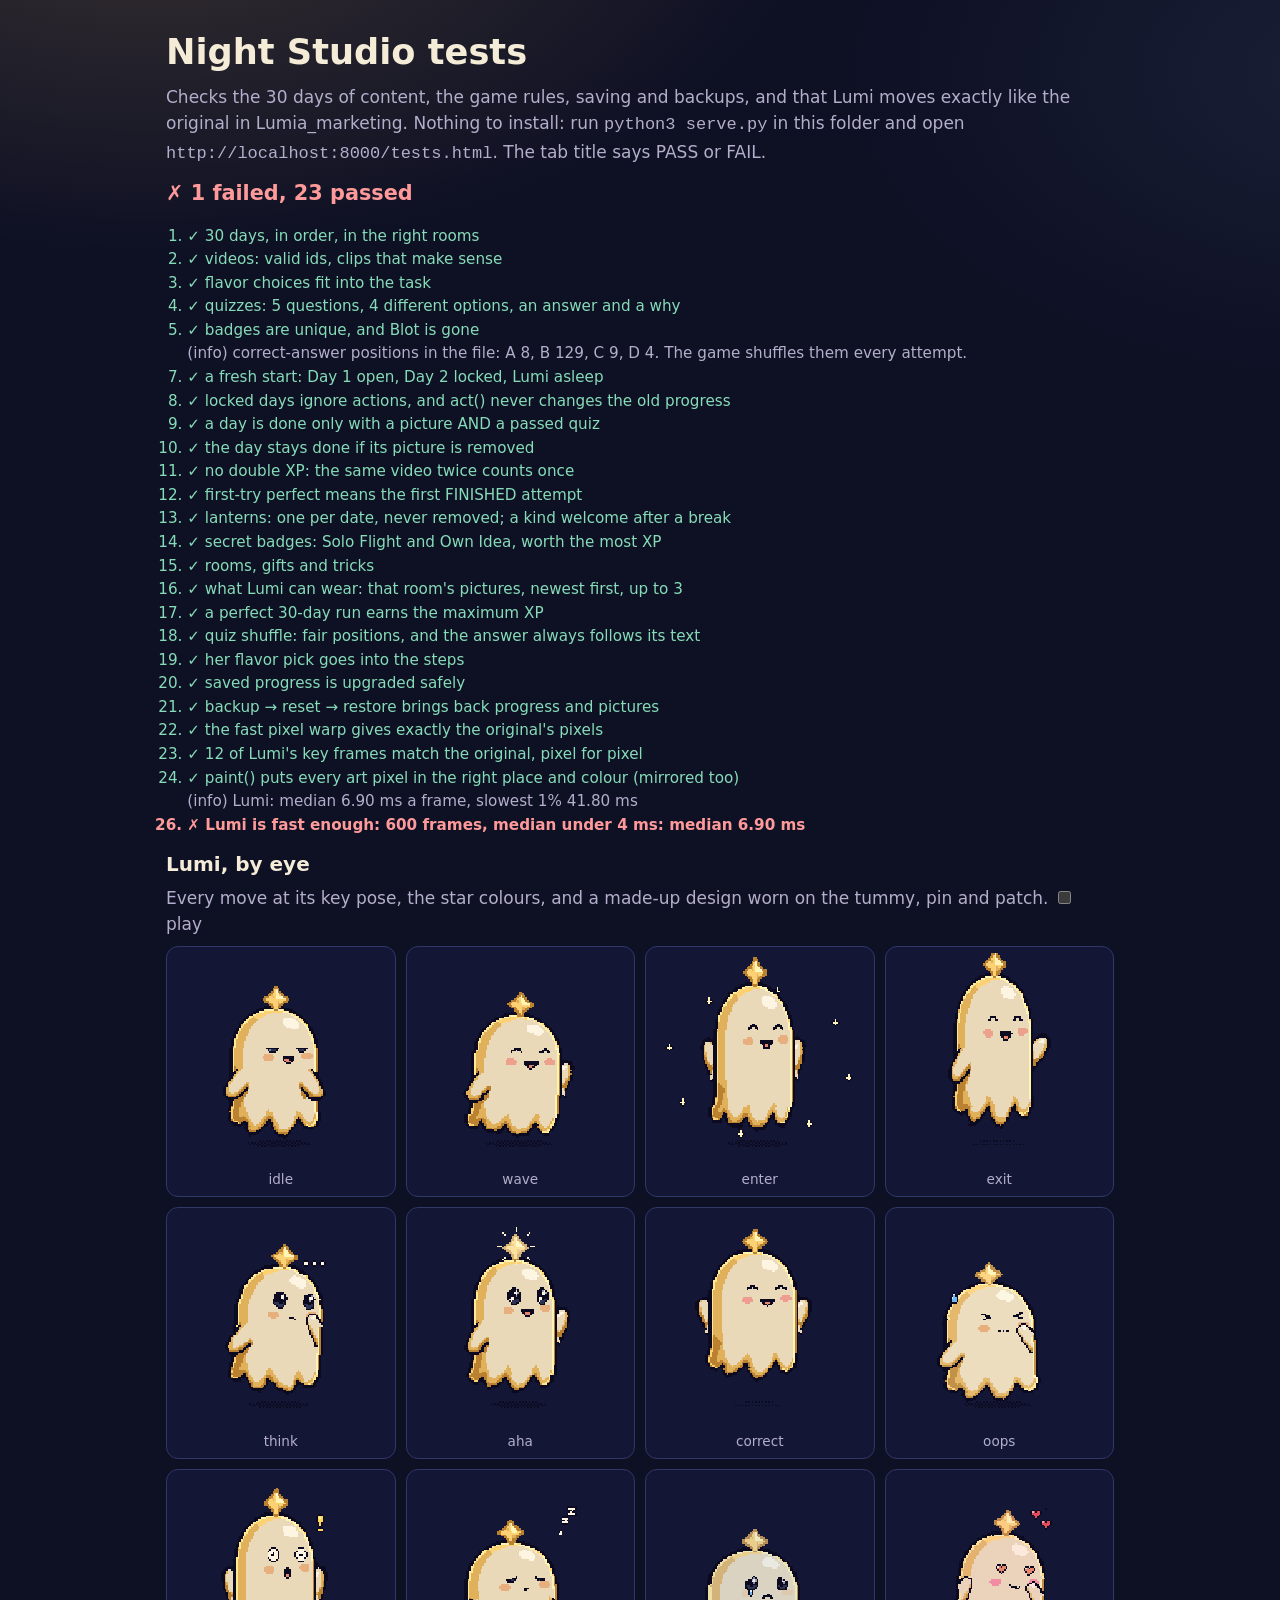
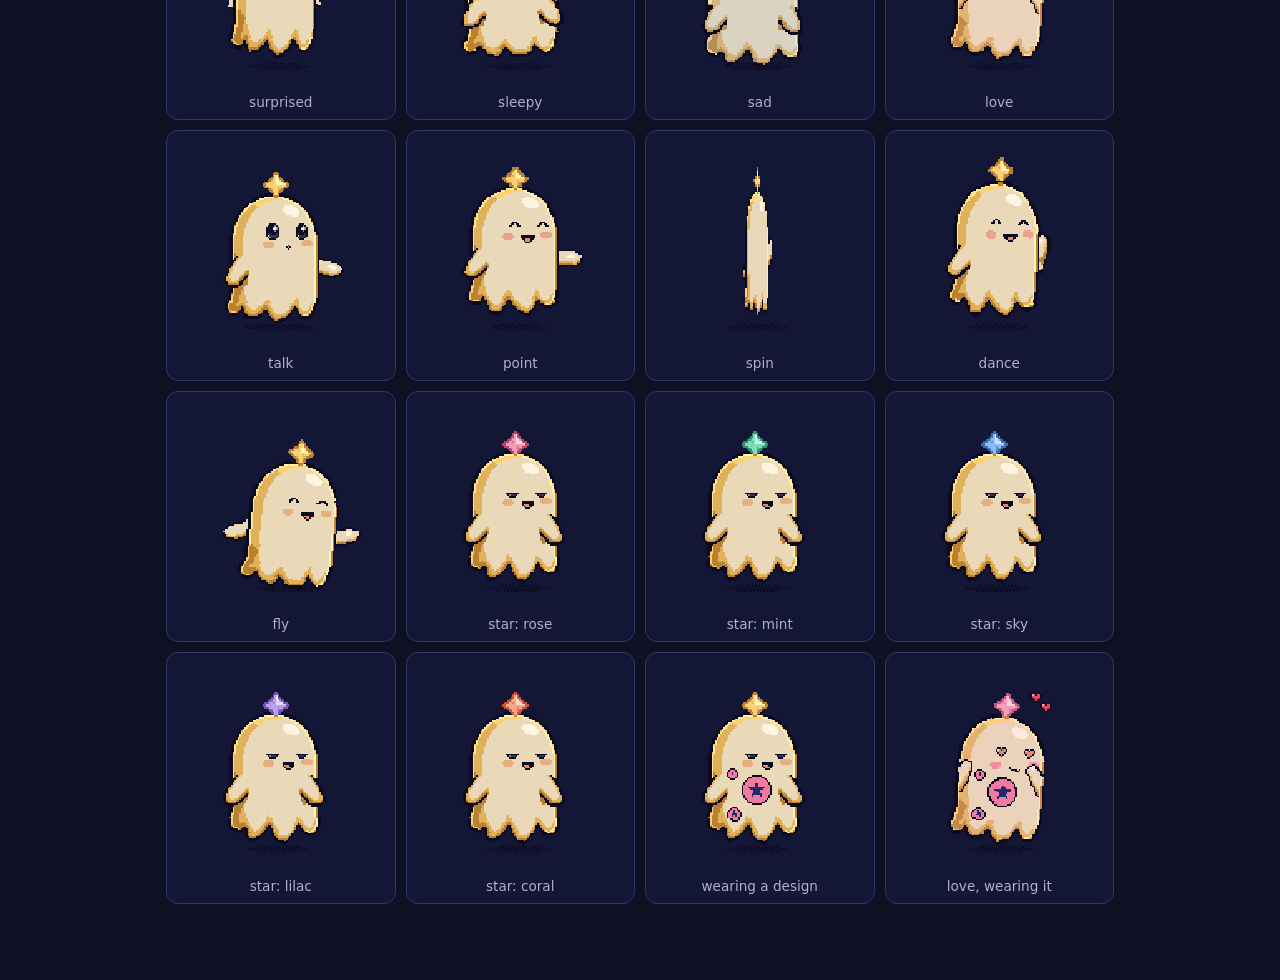
==== tests.html @ a4be7553 "Night Studio: a 30-evening merch-design game with Lumi Plain HTML, CSS and JavaScript modules (no fr" ====
<!doctype html>
<html lang="en">
<head>
  <meta charset="utf-8">
  <meta name="viewport" content="width=device-width, initial-scale=1">
  <title>Night Studio tests…</title>
  <link rel="stylesheet" href="css/style.css">
  <style>
    main { max-width: 980px; margin: 0 auto; padding: 24px 16px 80px; }
    #results { padding-left: 1.4em; font-size: 0.95rem; }
    #results li.ok { color: var(--mint); }
    #results li.bad { color: var(--danger); font-weight: 700; }
    #results li.info { color: var(--muted); list-style: none; }
    #summary { font-size: 1.3rem; font-weight: 900; }
    .sheet { display: grid; grid-template-columns: repeat(auto-fill, minmax(200px, 1fr)); gap: 10px; }
    .sheet figure { margin: 0; background: #131735; border: 1px solid var(--line); border-radius: 12px; padding: 6px; text-align: center; }
    .sheet canvas { width: 100%; image-rendering: pixelated; }
    .sheet figcaption { color: var(--muted); font-size: 0.85rem; }
  </style>
</head>
<body>
<main>
  <h1>Night Studio tests</h1>
  <p class="muted">Checks the 30 days of content, the game rules, saving and backups, and that Lumi moves exactly like the
    original in Lumia_marketing. Nothing to install: run <code>python3 serve.py</code> in this folder and open
    <code>http://localhost:8000/tests.html</code>. The tab title says PASS or FAIL.</p>
  <p id="summary">Running…</p>
  <ol id="results"></ol>
  <h2>Lumi, by eye</h2>
  <p class="muted">Every move at its key pose, the star colours, and a made-up design worn on the tummy, pin and patch.
    <label><input type="checkbox" id="play"> play</label></p>
  <div class="sheet" id="sheet"></div>
</main>
<script type="module">
  import { ROOMS, PASS, XP } from "./js/content/course.js";
  import * as R from "./js/rules.js";
  import { migrate, openStore } from "./js/store.js";
  import { paint, warp } from "./js/lumi/kit.js";
  import { composeLumi, paintLumi } from "./js/lumi/lumi.js";
  import { MOVES } from "./js/lumi/moves.js";
  import { STARS } from "./js/lumi/art.js";
  import { pixelate } from "./js/images.js";

  // ---------- a tiny test runner ----------
  const list = document.getElementById("results");
  let passed = 0, failed = 0;
  const line = (text, cls) => list.append(Object.assign(document.createElement("li"), { textContent: text, className: cls }));
  const test = async (name, fn) => {
    try {
      await fn();
      passed++;
      line(`✓ ${name}`, "ok");
    } catch (e) {
      failed++;
      line(`✗ ${name}: ${e.message}`, "bad");
      console.error(name, e);
    }
  };
  const ok = (value, msg = "expected true") => { if (!value) throw new Error(msg); };
  const eq = (a, b, msg = "") => { if (JSON.stringify(a) !== JSON.stringify(b)) throw new Error(`${msg} expected ${JSON.stringify(b)}, got ${JSON.stringify(a)}`); };
  const D = "2026-10-01", D2 = "2026-10-02", D5 = "2026-10-05";

  // ---------- 1. content ----------
  let DAYS = null;
  try {
    ({ DAYS } = await import("./js/content/days.js"));
  } catch (e) {
    await test("content file loads", () => { throw e; });
  }
  if (DAYS) {
    await test("30 days, in order, in the right rooms", () => {
      eq(DAYS.length, 30, "days:");
      DAYS.forEach((d, i) => {
        eq(d.day, i + 1, "day number:");
        eq(d.room, R.roomOf(d.day).n, `day ${d.day} room:`);
        ok(d.title && d.goal, `day ${d.day} needs a title and a goal`);
      });
    });
    await test("videos: valid ids, clips that make sense", () => {
      for (const d of DAYS) {
        ok(d.videos.length >= 1 && d.videos.length <= 3, `day ${d.day}: 1–3 videos`);
        for (const v of d.videos) {
          ok(/^[\w-]{11}$/.test(v.id), `day ${d.day}: bad video id ${v.id}`);
          ok(v.title && v.channel && v.min > 0, `day ${d.day}: video ${v.id} needs title, channel, minutes`);
          ok(!v.end || (v.start ?? 0) < v.end, `day ${d.day}: video ${v.id} start must be before end`);
        }
      }
      const removed = ["P4vvf0KBhZM", "JQj_inE7yQU"]; // login-only and embedding-disabled (checked Sep 2026)
      ok(!DAYS.some((d) => d.videos.some((v) => removed.includes(v.id))), "a broken video is still listed");
    });
    await test("flavor choices fit into the task", () => {
      for (const d of DAYS) {
        ok(d.flavor.prompt && d.flavor.options.length >= 2 && d.flavor.options.length <= 3, `day ${d.day}: 2–3 flavor options`);
        d.flavor.options.forEach((o) => ok(o.label && o.fill, `day ${d.day}: flavor option needs label and fill`));
        ok(d.task.steps.length >= 3 && d.task.steps.length <= 6, `day ${d.day}: 3–6 steps`);
        ok(d.task.steps.some((s) => s.includes("{flavor}")), `day ${d.day}: no step uses {flavor}`);
        ok(d.task.deliverable && d.task.tool, `day ${d.day}: deliverable and tool`);
      }
    });
    await test("quizzes: 5 questions, 4 different options, an answer and a why", () => {
      for (const d of DAYS) {
        eq(d.quiz.length, 5, `day ${d.day} questions:`);
        for (const q of d.quiz) {
          ok(q.q && q.why, `day ${d.day}: question and why must not be empty`);
          eq(new Set(q.options).size, 4, `day ${d.day} "${q.q.slice(0, 30)}" distinct options:`);
          ok(Number.isInteger(q.answer) && q.answer >= 0 && q.answer <= 3, `day ${d.day}: answer must be 0–3`);
          ok(!q.options.some((o) => /^(both|neither|all of the above|none of the above)\.?$/i.test(o.trim())), `day ${d.day}: an option only works in a fixed position`);
        }
      }
    });
    await test("badges are unique, and Blot is gone", () => {
      const ids = DAYS.map((d) => d.badge.id);
      eq(new Set(ids).size, 30, "unique badge ids:");
      DAYS.forEach((d) => ok(d.badge.name && d.badge.icon, `day ${d.day}: badge name and icon`));
      ok(!/\bBlot\b/.test(JSON.stringify(DAYS)), "the research's old companion is still mentioned");
    });
    const spread = [0, 0, 0, 0];
    DAYS.forEach((d) => d.quiz.forEach((q) => spread[q.answer]++));
    line(`(info) correct-answer positions in the file: A ${spread[0]}, B ${spread[1]}, C ${spread[2]}, D ${spread[3]}. The game shuffles them every attempt.`, "info");
  }

  // ---------- 2. rules (on made-up days, so content edits never break these) ----------
  const FAKE = Array.from({ length: 30 }, (_, i) => ({
    day: i + 1,
    videos: [{ id: `vid-a-${i}` }, { id: `vid-b-${i}` }],
    quiz: Array.from({ length: 5 }, (_, j) => ({ q: `q${j}`, options: ["w", "x", "y", "z"], answer: j % 4, why: "." })),
    badge: { id: `badge-${i + 1}` },
  }));
  const finish = (P, n, date = D, score = 5) => {
    P = R.act(P, { type: "upload", day: n, key: `k${n}` }, date);
    return R.act(P, { type: "quiz", day: n, score }, date);
  };
  const finishAll = (upTo, P = R.blank()) => { for (let n = 1; n <= upTo; n++) P = finish(P, n); return P; };

  await test("a fresh start: Day 1 open, Day 2 locked, Lumi asleep", () => {
    const P = R.blank();
    eq([R.dayStatus(P, 1), R.dayStatus(P, 2)], ["open", "locked"]);
    eq(R.currentDay(P), 1);
    ok(!R.awake(P), "Lumi should doze before Day 1");
  });
  await test("locked days ignore actions, and act() never changes the old progress", () => {
    const P = R.blank();
    ok(R.act(P, { type: "watch", day: 2, id: "x" }, D) === P, "locked day changed");
    const P2 = R.act(P, { type: "watch", day: 1, id: "x" }, D);
    ok(P2 !== P && !P.days[1], "the old object was modified");
  });
  await test("a day is done only with a picture AND a passed quiz", () => {
    let P = R.act(R.blank(), { type: "quiz", day: 1, score: 5 }, D);
    ok(!P.days[1].doneAt, "quiz alone finished the day");
    P = R.act(R.blank(), { type: "upload", day: 1, key: "k" }, D);
    ok(!P.days[1].doneAt, "picture alone finished the day");
    P = R.act(P, { type: "quiz", day: 1, score: PASS - 1 }, D);
    ok(!P.days[1].doneAt, "a failed quiz finished the day");
    P = R.act(P, { type: "quiz", day: 1, score: PASS }, D);
    eq(P.days[1].doneAt, D);
    eq(R.dayStatus(P, 2), "open", "day 2:");
    ok(R.awake(P), "Day 1 should wake Lumi");
  });
  await test("the day stays done if its picture is removed", () => {
    let P = finish(R.blank(), 1);
    P = R.act(P, { type: "unupload", day: 1, key: "k1" }, D2);
    eq(P.days[1].uploads, []);
    eq(P.days[1].doneAt, D);
  });
  await test("no double XP: the same video twice counts once", () => {
    let P = R.act(R.blank(), { type: "watch", day: 1, id: "vid-a-0" }, D);
    P = R.act(P, { type: "watch", day: 1, id: "vid-a-0" }, D);
    eq(R.xp(P, FAKE), XP.video);
  });
  await test("first-try perfect means the first FINISHED attempt", () => {
    let P = R.act(R.blank(), { type: "upload", day: 1, key: "k" }, D);
    P = R.act(P, { type: "quiz", day: 1, score: 3 }, D);
    P = R.act(P, { type: "quiz", day: 1, score: 5 }, D);
    eq(P.days[1].quiz, { first: 3, best: 5 });
    eq(R.dayXp(P.days[1], FAKE[0]), XP.task + XP.quiz, "no perfect bonus:");
    eq(R.dayXp(finish(R.blank(), 1).days[1], FAKE[0]), XP.task + XP.quiz + XP.perfect, "perfect bonus:");
  });
  await test("lanterns: one per date, never removed; a kind welcome after a break", () => {
    let P = R.act(R.blank(), { type: "watch", day: 1, id: "a" }, D);
    P = R.act(P, { type: "watch", day: 1, id: "b" }, D);
    eq(R.lanterns(P), 1);
    P = R.act(P, { type: "flavor", day: 1, index: 0 }, D2);
    eq(R.lanterns(P), 1, "picking a flavor isn't studying:");
    P = R.act(P, { type: "quiz", day: 1, score: 2 }, D2);
    eq(P.lanterns, [D, D2]);
    ok(!R.welcomeBack(P, "2026-10-03"), "no welcome after 1 day");
    ok(R.welcomeBack(P, "2026-10-04"), "welcome after 2 days");
    ok(!R.welcomeBack(R.act(P, { type: "seenWelcome" }, "2026-10-04"), "2026-10-04"), "welcome shown twice in a day");
  });
  await test("secret badges: Solo Flight and Own Idea, worth the most XP", () => {
    let P = finish(R.blank(), 1);
    P = R.act(P, { type: "checkin", day: 1, answer: "solo" }, D);
    P = R.act(P, { type: "checkin", day: 1, answer: "help" }, D);
    eq(P.days[1].checkin, "solo", "check-in is answered once:");
    eq(R.secretBadges(P), ["solo-flight"]);
    P = R.act(R.blank(), { type: "twist", day: 1 }, D);
    ok(!P.days[1]?.twist, "a twist needs a picture first");
    P = R.blank();
    for (let n = 1; n <= 3; n++) P = R.act(finish(P, n), { type: "twist", day: n }, D);
    ok(R.secretBadges(P).includes("own-idea"), "3 twists should earn Own Idea");
    ok(XP.soloFlight >= XP.task && XP.ownIdea >= XP.task, "secret badges should be worth the most");
  });
  await test("rooms, gifts and tricks", () => {
    let P = finishAll(5);
    eq(R.pendingLevelUp(P), null, "before day 6:");
    P = finish(P, 6);
    eq(R.pendingLevelUp(P), 1, "after day 6:");
    P = R.act(P, { type: "seenLevelUp", room: 1 }, D);
    eq(R.pendingLevelUp(P), null, "after opening:");
    eq(R.tricks(finishAll(30)), ["wave", "spin", "fly", "dance"]);
    eq(R.tricks(finishAll(14)), ["wave", "spin"]);
  });
  await test("what Lumi can wear: that room's pictures, newest first, up to 3", () => {
    let P = finishAll(20);
    P = R.act(P, { type: "upload", day: 17, key: "extra" }, D);
    eq(R.wearChoices(P, ROOMS[3]), ["k20", "k19", "k18"]);
    eq(R.wearChoices(P, ROOMS[3], 9), ["k20", "k19", "k18", "extra", "k17", "k16"]);
  });
  await test("a perfect 30-day run earns the maximum XP", () => {
    let P = R.blank();
    for (const d of FAKE) {
      for (const v of d.videos) P = R.act(P, { type: "watch", day: d.day, id: v.id }, D);
      P = finish(P, d.day);
      P = R.act(P, { type: "twist", day: d.day }, D);
      P = R.act(P, { type: "checkin", day: d.day, answer: "solo" }, D);
    }
    eq(R.doneCount(P), 30);
    eq(R.xp(P, FAKE), R.maxXp(FAKE));
    eq(R.badges(P, FAKE).length, 32, "30 day badges + 2 secret:");
  });
  await test("quiz shuffle: fair positions, and the answer always follows its text", () => {
    const quiz = [{ q: "q", options: ["right", "b", "c", "d"], answer: 0, why: "" }];
    const hits = [0, 0, 0, 0];
    for (let i = 0; i < 3000; i++) {
      const [q] = R.deck(quiz);
      eq(q.options[q.answer], "right");
      hits[q.answer]++;
    }
    hits.forEach((h, i) => ok(h / 3000 > 0.22 && h / 3000 < 0.28, `position ${"ABCD"[i]} got ${((h / 30) | 0)}%`));
    const order = R.deck(FAKE[0].quiz).map((q) => q.q).sort();
    eq(order, ["q0", "q1", "q2", "q3", "q4"], "all 5 questions kept:");
  });
  await test("her flavor pick goes into the steps", () => {
    eq(R.fillFlavor("Draw {flavor} with the Pen tool.", { fill: "a sleepy owl" }), "Draw a sleepy owl with the Pen tool.");
    eq(R.fillFlavor("Draw {flavor}.", undefined), "Draw your pick.");
  });

  // ---------- 3. storage ----------
  await test("saved progress is upgraded safely", () => {
    const fresh = migrate(null);
    eq([fresh.v, fresh.lanterns, fresh.days], [1, [], {}]);
    eq(migrate({ v: 1, penName: "Moth" }).seen, { levelUps: [], welcomeBack: null });
    let threw = false;
    try { migrate({ v: 99 }); } catch { threw = true; }
    ok(threw, "a newer save must be refused, not silently damaged");
  });
  await test("backup → reset → restore brings back progress and pictures", async () => {
    const store = openStore("night-studio-test");
    try {
      await store.reset();
      const bytes = new Uint8Array([1, 2, 3, 250]);
      await store.putImage({ key: "d01-a", day: 1, blob: new Blob([bytes], { type: "image/webp" }), w: 2, h: 2, at: 1 });
      await store.putImage({ key: "d02-b", day: 2, blob: new Blob([bytes.slice(1)], { type: "image/webp" }), w: 2, h: 2, at: 2 });
      const P = finish(finish(R.act(R.blank(), { type: "name", name: "Moth" }, D), 1), 2);
      const file = await store.backup(P, D5);
      eq(store.lastBackup(), D5, "last backup date:");
      await store.reset();
      eq((await store.allImages()).length, 0, "pictures after reset:");
      const back = await store.restore(await file.text());
      eq(back, P, "progress:");
      const pics = await store.allImages();
      eq(pics.length, 2, "pictures:");
      eq([...new Uint8Array(await pics.find((p) => p.key === "d01-a").blob.arrayBuffer())], [1, 2, 3, 250], "picture bytes:");
      let threw = false;
      try { await store.restore('{"kind":"something else"}'); } catch { threw = true; }
      ok(threw, "a wrong file must be refused");
    } finally {
      await store.destroy();
    }
  });

  // ---------- 4. Lumi matches the original ----------
  // The original Scale2x + warp, built on strings (from Lumia_marketing kit.tsx), as the reference.
  const scale2xRef = (rows) => {
    const h = rows.length, w = rows[0].length, at = (x, y) => (x < 0 || y < 0 || x >= w || y >= h ? "." : rows[y][x]);
    const out = [];
    for (let y = 0; y < h; y++) {
      let r0 = "", r1 = "";
      for (let x = 0; x < w; x++) {
        const P = at(x, y), A = at(x, y - 1), B = at(x + 1, y), C = at(x - 1, y), D = at(x, y + 1);
        r0 += (C === A && C !== D && A !== B ? A : P) + (A === B && A !== C && B !== D ? B : P);
        r1 += (D === C && D !== B && C !== A ? C : P) + (B === D && B !== A && D !== C ? D : P);
      }
      out.push(r0, r1);
    }
    return out;
  };
  const warpRef = (src, A, t) => {
    const det = A[0] * A[3] - A[1] * A[2];
    if (Math.abs(det) < 1e-6) return { rows: ["."], x: 0, y: 0 };
    const inv = [A[3] / det, -A[1] / det, -A[2] / det, A[0] / det], W = src.rows[0].length, H = src.rows.length;
    const xs = [], ys = [];
    for (const [cx, cy] of [[src.x, src.y], [src.x + W, src.y], [src.x, src.y + H], [src.x + W, src.y + H]]) { xs.push(A[0] * cx + A[1] * cy + t[0]); ys.push(A[2] * cx + A[3] * cy + t[1]); }
    const bx = Math.floor(Math.min(...xs)), by = Math.floor(Math.min(...ys)), bw = Math.ceil(Math.max(...xs)) - bx, bh = Math.ceil(Math.max(...ys)) - by;
    const big = scale2xRef(scale2xRef(scale2xRef(src.rows))), rows = [];
    for (let Y = 0; Y < bh; Y++) {
      let r = "";
      for (let X = 0; X < bw; X++) {
        const dx = bx + X + 0.5 - t[0], dy = by + Y + 0.5 - t[1];
        const ix = Math.floor((inv[0] * dx + inv[1] * dy - src.x) * 8), iy = Math.floor((inv[2] * dx + inv[3] * dy - src.y) * 8);
        r += iy >= 0 && iy < H * 8 && ix >= 0 && ix < W * 8 ? big[iy][ix] : ".";
      }
      rows.push(r);
    }
    return { rows, x: bx, y: by };
  };
  await test("the fast pixel warp gives exactly the original's pixels", () => {
    let seed = 7;
    const rand = () => ((seed = (seed * 16807) % 2147483647) / 2147483647);
    for (let n = 0; n < 60; n++) {
      const w = 3 + Math.floor(rand() * 20), h = 3 + Math.floor(rand() * 20);
      const rows = Array.from({ length: h }, () => Array.from({ length: w }, () => ".abcdo"[Math.floor(rand() * 6)]).join(""));
      const src = { rows, x: Math.floor(rand() * 10) - 5, y: Math.floor(rand() * 10) - 5 };
      const a = rand() - 0.5, sx = 0.6 + rand(), sy = 0.6 + rand();
      const A = [Math.cos(a) * sx, -Math.sin(a) * sy, Math.sin(a) * sx, Math.cos(a) * sy], t = [rand() * 6 - 3, rand() * 6 - 3];
      eq(warp(src, A, t), warpRef(src, A, t), `sprite ${n}:`);
      eq(warp(src, A, t, true), warpRef(src, A, t), `sprite ${n} (kept):`);
    }
  });
  const fnv = (s) => { let x = 0x811c9dc5; for (let i = 0; i < s.length; i++) { x ^= s.charCodeAt(i); x = Math.imul(x, 0x01000193) >>> 0; } return x.toString(16).padStart(8, "0"); };
  // Computed from the ORIGINAL Remotion Lumi (Lumia_marketing, commit c089895): [move, t, figure hash, palette hash].
  const GOLDEN = [["idle", 1, "3632ecf7", "fc70988a"], ["wave", 0.55, "12b02504", "3f577e8e"], ["think", 1.3, "2d376ed0", "fc70988a"], ["correct", 0.8, "e21f91d1", "9423ff71"], ["oops", 1, "b544b103", "e571bd8a"], ["love", 0.6, "f7c352cc", "a06d15ad"], ["sleepy", 1.5, "39714206", "5e0ce825"], ["spin", 0.65, "f1d405db", "3f577e8e"], ["dance", 0.25, "bdd72b4c", "a6e65f6d"], ["fly", 0.5, "d110e516", "fc70988a"], ["enter", 0.55, "7345eac1", "fc70988a"], ["exit", 0.95, "ff64d22a", "3f577e8e"]];
  const AT = { x: 540, y: 900, scale: 5 };
  await test("12 of Lumi's key frames match the original, pixel for pixel", () => {
    for (const [move, t, figHash, palHash] of GOLDEN) {
      // the original's idle clock ticks in whole frames (30 a second)
      const fr = composeLumi({ ...AT, t: Math.round(t * 30) / 30, pose: MOVES[move].pose(t, AT) });
      eq(fnv(`${fr.figure.x},${fr.figure.y}|${fr.figure.rows.join("/")}`), figHash, `${move} figure:`);
      eq(fnv(Object.keys(fr.pal).sort().map((k) => `${k}:${fr.pal[k]}`).join(";")), palHash, `${move} colours:`);
    }
  });
  await test("paint() puts every art pixel in the right place and colour (mirrored too)", () => {
    const fr = composeLumi({ ...AT, t: 0.6, pose: MOVES.love.pose(0.6, AT) });
    const rows = fr.figure.rows, s = 3, W = rows[0].length, H = rows.length;
    for (const flip of [false, true]) {
      const c = Object.assign(document.createElement("canvas"), { width: W * s, height: H * s }), ctx = c.getContext("2d");
      ctx.setTransform(flip ? -s : s, 0, 0, s, flip ? W * s : 0, 0);
      paint(ctx, rows, fr.pal, 0, 0);
      const px = ctx.getImageData(0, 0, c.width, c.height).data;
      let wrong = 0;
      for (let y = 0; y < H; y++) {
        for (let x = 0; x < W; x++) {
          const sx = flip ? W - 1 - x : x, i = ((y * s + 1) * c.width + (sx * s + 1)) * 4, ch = rows[y][x];
          const hex = "#" + [px[i], px[i + 1], px[i + 2]].map((v) => v.toString(16).padStart(2, "0")).join("");
          if (ch === "." ? px[i + 3] !== 0 : px[i + 3] !== 255 || hex !== fr.pal[ch]) wrong++;
        }
      }
      eq(wrong, 0, `${flip ? "mirrored" : "normal"} wrong pixels:`);
    }
  });
  await test("Lumi is fast enough: 600 frames, median under 4 ms", () => {
    const names = ["idle", "think", "correct", "oops", "love", "wave", "dance", "spin", "fly", "sleepy"], ms = [];
    for (let i = 0; i < 600; i++) {
      const move = MOVES[names[i % names.length]], t = (i / 30) % move.len, t0 = performance.now();
      composeLumi({ ...AT, t, pose: move.pose(t, AT) });
      ms.push(performance.now() - t0);
    }
    ms.sort((a, b) => a - b);
    const median = ms[300];
    line(`(info) Lumi: median ${median.toFixed(2)} ms a frame, slowest 1% ${ms[594].toFixed(2)} ms`, "info");
    ok(median < 4, `median ${median.toFixed(2)} ms`);
  });

  document.title = failed ? `FAIL ${failed} · Night Studio tests` : `PASS ${passed}/${passed} · Night Studio tests`;
  document.getElementById("summary").textContent = failed ? `✗ ${failed} failed, ${passed} passed` : `✓ All ${passed} passed`;
  document.getElementById("summary").style.color = failed ? "var(--danger)" : "var(--mint)";

  // ---------- 5. by eye: every move, the star colours, a worn design ----------
  const sheet = document.getElementById("sheet"), cards = [];
  const card = (label, opts) => {
    const c = document.createElement("canvas");
    c.width = 130 * 3;
    c.height = 126 * 3;
    const f = document.createElement("figure");
    f.append(c, Object.assign(document.createElement("figcaption"), { textContent: label }));
    sheet.append(f);
    cards.push({ ctx: c.getContext("2d"), opts, c });
  };
  const draw = (t) => {
    for (const { ctx, opts, c } of cards) {
      const move = MOVES[opts.move], u = opts.still ? move.key : t % move.len;
      ctx.setTransform(1, 0, 0, 1, 0, 0);
      ctx.clearRect(0, 0, c.width, c.height);
      paintLumi(ctx, composeLumi({ t: opts.still ? move.key : t, x: 64 * 3, y: 112 * 3, scale: 3, pose: move.pose(u, { x: 192, y: 336, scale: 3 }), star: opts.star, wear: opts.wear }));
    }
  };
  for (const move of Object.keys(MOVES)) card(move, { move, still: true });
  for (const star of Object.keys(STARS).slice(1)) card(`star: ${star}`, { move: "idle", still: true, star });
  // A made-up design: a pink circle with a navy star, on a white background (the background gets trimmed away).
  const c = Object.assign(document.createElement("canvas"), { width: 300, height: 300 }), g = c.getContext("2d");
  g.fillStyle = "#fff"; g.fillRect(0, 0, 300, 300);
  g.fillStyle = "#f07aa0"; g.beginPath(); g.arc(150, 150, 110, 0, Math.PI * 2); g.fill();
  g.fillStyle = "#1d2a6b"; g.beginPath();
  for (let i = 0; i < 10; i++) { const r = i % 2 ? 30 : 75, a = (i * Math.PI) / 5 - Math.PI / 2; g.lineTo(150 + r * Math.cos(a), 150 + r * Math.sin(a)); }
  g.fill();
  const blob = await new Promise((resolve) => c.toBlob(resolve, "image/png"));
  const wear = { belly: await pixelate(blob, "belly"), pin: await pixelate(blob, "pin"), patch: await pixelate(blob, "patch") };
  card("wearing a design", { move: "idle", still: true, wear });
  card("love, wearing it", { move: "love", still: true, wear, star: "rose" });
  draw(0);
  let raf = 0;
  document.getElementById("play").addEventListener("change", (e) => {
    cancelAnimationFrame(raf);
    const start = performance.now();
    const loop = (ms) => { draw((ms - start) / 1000); raf = requestAnimationFrame(loop); };
    if (e.target.checked) { cards.forEach((k) => (k.opts.still = false)); raf = requestAnimationFrame(loop); } else { cards.forEach((k) => (k.opts.still = true)); draw(0); }
  });
</script>
</body>
</html>
---- css/style.css ----
/* Night Studio: a cozy studio after hours. Deep navy walls, one warm lamp, cream paper.
   Colours live in the variables below; change them here and the whole game follows. */
:root {
  --bg: #0e1024;
  --bg2: #151936;
  --panel: #1b2044;
  --line: #2f376b;
  --text: #f5ecd7;
  --soft: #e9e0cc;
  --muted: #b3aecb;
  --lamp: #ffcf6e;
  --lamp-soft: rgba(255, 207, 110, 0.14);
  --rose: #f6a3b5;
  --mint: #86dcb8;
  --sky: #8fbdf2;
  --danger: #ff9a9a;
  --ink: #0b0a20;
  --paper: #fdf5e1;
  --radius: 18px;
  --font: ui-rounded, "SF Pro Rounded", "Nunito", "Segoe UI", system-ui, -apple-system, sans-serif;
  color-scheme: dark;
}

* { box-sizing: border-box; }
[hidden] { display: none !important; }
html { scroll-padding-top: 72px; }
body {
  margin: 0;
  min-height: 100vh;
  color: var(--text);
  font: 17px/1.55 var(--font);
  background:
    radial-gradient(1100px 600px at 12% -12%, rgba(255, 207, 110, 0.17), transparent 60%),
    radial-gradient(900px 520px at 108% 8%, rgba(143, 189, 242, 0.09), transparent 60%),
    var(--bg);
  background-attachment: fixed;
}
a { color: var(--lamp); }
h1, h2, h3 { line-height: 1.2; }
h1 { font-size: clamp(1.6rem, 4vw, 2.2rem); margin: 0.2em 0 0.3em; }
h2 { font-size: 1.25rem; margin: 0 0 0.4em; }
p { margin: 0.5em 0; }
code, kbd { font-family: ui-monospace, "SF Mono", Menlo, Consolas, monospace; }
kbd { background: #0b0d20; border: 1px solid var(--line); border-radius: 6px; padding: 1px 6px; font-size: 0.85em; white-space: nowrap; }
:focus-visible { outline: 3px solid var(--sky); outline-offset: 2px; }

/* ---------- header and footer ---------- */
.top {
  position: sticky; top: 0; z-index: 10;
  display: flex; align-items: center; justify-content: space-between; gap: 12px;
  padding: 10px 20px;
  background: rgba(14, 16, 36, 0.86);
  backdrop-filter: blur(8px);
  border-bottom: 1px solid var(--line);
}
.brand { font-weight: 900; color: var(--text); text-decoration: none; white-space: nowrap; }
.stats { display: flex; align-items: center; gap: 14px; flex-wrap: wrap; justify-content: flex-end; color: var(--muted); font-weight: 700; font-size: 0.95rem; }
.stats a { color: var(--text); text-decoration: none; }
#stat-name { color: var(--text); }
#mute { background: none; border: 1px solid var(--line); border-radius: 999px; width: 36px; height: 36px; cursor: pointer; font-size: 16px; }
body:not(.named) .stats > :not(#mute) { display: none; }
.foot { text-align: center; padding: 8px 16px 48px; }
.foot a { color: var(--muted); font-size: 0.9rem; }

/* ---------- page column (kept clear of Lumi's corner) ---------- */
main { max-width: 780px; margin: 0 auto; padding: 22px 16px 120px; outline: none; }
@media (min-width: 700px) and (max-width: 1379px) {
  main { margin-left: max(16px, calc((100vw - 780px - 290px) / 2)); max-width: min(780px, calc(100vw - 310px)); }
}
@media (max-width: 699px) {
  main { padding-bottom: 190px; }
  .stats { gap: 10px; font-size: 0.85rem; }
  #stat-name { display: none; }
}

/* ---------- building blocks ---------- */
.card {
  background: linear-gradient(180deg, var(--panel), var(--bg2));
  border: 1px solid var(--line);
  border-radius: var(--radius);
  padding: 20px 22px;
  margin: 16px 0;
  box-shadow: 0 10px 30px rgba(0, 0, 0, 0.25);
}
.kicker { text-transform: uppercase; letter-spacing: 0.12em; font-size: 0.78rem; color: var(--lamp); font-weight: 800; margin: 0; }
.lead { font-size: 1.08rem; color: var(--soft); }
.meta, .muted { color: var(--muted); }
.small { font-size: 0.88rem; }
.row { display: flex; flex-wrap: wrap; gap: 12px; align-items: center; margin-top: 14px; }

.big, .ghost, .danger, .choice, .chip {
  font: inherit; font-weight: 800; cursor: pointer; text-decoration: none;
  display: inline-flex; align-items: center; justify-content: center; gap: 0.4em;
  border-radius: 999px; transition: transform 0.12s, box-shadow 0.12s, border-color 0.12s, background 0.12s;
}
.big {
  background: var(--lamp); color: #1b1407; border: 0;
  padding: 0.72em 1.4em; font-size: 1.05rem;
  box-shadow: 0 6px 20px rgba(255, 207, 110, 0.25);
}
.big:hover { transform: translateY(-1px); box-shadow: 0 10px 26px rgba(255, 207, 110, 0.35); }
.ghost { background: transparent; color: var(--text); border: 1.5px solid var(--line); padding: 0.66em 1.3em; }
.ghost:hover { border-color: var(--lamp); }
.danger { background: transparent; color: var(--danger); border: 1.5px solid var(--danger); padding: 0.6em 1.2em; }
button:disabled { opacity: 0.55; cursor: default; transform: none; }
.choices { display: flex; flex-wrap: wrap; gap: 10px; margin: 12px 0 4px; }
.choice { background: #141836; color: var(--text); border: 1.5px solid var(--line); padding: 0.6em 1.1em; font-size: 1.02rem; }
.choice:hover { border-color: var(--lamp); }
.choice.on { border-color: var(--lamp); background: var(--lamp-soft); box-shadow: 0 0 16px rgba(255, 207, 110, 0.25); }
.chips { display: flex; gap: 8px; flex-wrap: wrap; margin: 8px 0 18px; }
.chip { background: #141836; color: var(--soft); border: 1px solid var(--line); padding: 0.35em 0.9em; font-weight: 700; font-size: 0.95rem; }
.chip:hover { border-color: var(--lamp); }
.link { color: var(--sky); font-weight: 700; text-decoration: none; }
.link:hover { text-decoration: underline; }

/* ---------- welcome and the studio map ---------- */
.field { display: grid; gap: 6px; margin: 20px 0 6px; color: var(--soft); }
.pen, .reset-word {
  font: inherit; font-size: 1.15rem; padding: 0.65em 0.9em; border-radius: 12px;
  border: 1.5px solid var(--line); background: #0f1230; color: var(--text); max-width: 420px;
}
.pen:focus, .reset-word:focus { border-color: var(--lamp); outline: none; }
.tonight { border-color: rgba(255, 207, 110, 0.45); box-shadow: 0 0 0 1px rgba(255, 207, 110, 0.12), 0 20px 60px rgba(255, 207, 110, 0.07); }
.tonight .big { margin-top: 10px; }
.rain { border-color: rgba(143, 189, 242, 0.45); }
.lanterns { text-align: center; margin: 6px 0 18px; color: var(--muted); }
.lantern-row { display: flex; flex-wrap: wrap; justify-content: center; gap: 4px; font-size: 22px; }
.lantern { filter: grayscale(1) brightness(0.45); }
.lantern.on { filter: drop-shadow(0 0 7px rgba(255, 140, 60, 0.7)); animation: flicker 3.2s ease-in-out infinite; }
.lantern.on:nth-child(3n) { animation-delay: -1.1s; }
.lantern.on:nth-child(3n + 1) { animation-delay: -2.2s; }
@keyframes flicker { 50% { filter: drop-shadow(0 0 12px rgba(255, 165, 80, 0.95)); } }
.rooms { display: grid; gap: 14px; }
.room { background: var(--panel); border: 1px solid var(--line); border-radius: var(--radius); padding: 16px 18px; }
.room.lit { border-color: rgba(255, 207, 110, 0.4); background: linear-gradient(180deg, #262a55, #1b2044); }
.room header { display: flex; gap: 12px; align-items: flex-start; }
.room-icon { font-size: 28px; line-height: 1.2; }
.room h2 { margin: 0; font-size: 1.08rem; }
.room header p { margin: 0.2em 0 0; color: var(--muted); font-size: 0.95rem; }
.tiles { display: flex; flex-wrap: wrap; gap: 8px; margin: 12px 0 6px; }
.tile {
  width: 54px; height: 60px; border-radius: 12px; display: grid; place-items: center; align-content: center; gap: 1px;
  text-decoration: none; color: var(--text); border: 1.5px solid var(--line); background: #141836;
}
.tile b { font-size: 1.05rem; }
.tile small { font-size: 0.85rem; line-height: 1; }
.tile.done { border-color: rgba(134, 220, 184, 0.6); background: rgba(134, 220, 184, 0.1); }
.tile.open { border-color: var(--lamp); box-shadow: 0 0 16px rgba(255, 207, 110, 0.35); animation: breathe 2.6s ease-in-out infinite; }
.tile.locked { opacity: 0.42; }
@keyframes breathe { 50% { box-shadow: 0 0 26px rgba(255, 207, 110, 0.55); } }
.gift { margin: 4px 0 0; color: var(--muted); font-size: 0.95rem; }

/* ---------- a day ---------- */
.crumbs { display: flex; justify-content: space-between; flex-wrap: wrap; gap: 8px 12px; color: var(--muted); font-size: 0.95rem; }
.crumbs a { color: var(--muted); text-decoration: none; }
.crumbs a:hover { color: var(--text); }
.day-head { margin: 12px 0 4px; }
.num {
  display: inline-grid; place-items: center; width: 1.7em; height: 1.7em; border-radius: 50%;
  background: var(--lamp-soft); color: var(--lamp); margin-right: 0.5em; font-size: 0.9em; vertical-align: 0.05em;
}
.tool { color: var(--lamp); font-weight: 700; margin-top: 0; }
.steps { list-style: none; padding: 0; margin: 10px 0; display: grid; gap: 8px; }
.check { display: flex; gap: 0.65em; align-items: flex-start; cursor: pointer; }
.check input { flex: none; width: 1.15em; height: 1.15em; margin-top: 0.25em; accent-color: var(--lamp); cursor: pointer; }
.steps .check input:checked + span { color: var(--muted); text-decoration: line-through; text-decoration-color: rgba(255, 207, 110, 0.55); }
.deliverable { background: #121634; border-radius: 12px; padding: 10px 14px; }
.twist { margin-top: 12px; }

.video { border: 1px solid var(--line); border-radius: 14px; overflow: hidden; margin: 14px 0; background: #11142c; }
.video-media { aspect-ratio: 16 / 9; }
.video-poster {
  width: 100%; height: 100%; border: 0; padding: 20px; cursor: pointer; font: inherit; color: var(--text);
  display: grid; place-items: center; align-content: center; gap: 12px; text-align: center;
  background: radial-gradient(circle at 30% 20%, rgba(255, 207, 110, 0.14), transparent 55%), linear-gradient(135deg, #1d2350, #2b1f45);
}
.video-poster:hover .play { transform: scale(1.08); }
.play { width: 64px; height: 64px; border-radius: 50%; background: var(--lamp); color: #1b1407; display: grid; place-items: center; font-size: 24px; padding-left: 4px; transition: transform 0.15s; }
.poster-title { font-weight: 800; font-size: 1.05rem; max-width: 34em; }
.video-frame { width: 100%; height: 100%; border: 0; display: block; }
.video-info { padding: 12px 16px 14px; }
.video-meta { color: var(--muted); font-size: 0.92rem; margin: 0; }
.video-note { color: var(--soft); font-size: 0.95rem; }
.video-actions { display: flex; flex-wrap: wrap; gap: 14px; align-items: center; margin-top: 8px; }
.watched {
  font: inherit; font-weight: 800; cursor: pointer; border-radius: 999px; padding: 0.45em 1em;
  background: transparent; color: var(--text); border: 1.5px solid var(--lamp);
}
.watched:disabled { border-color: var(--mint); color: var(--mint); opacity: 1; }

.drop {
  border: 2px dashed var(--line); border-radius: 16px; padding: 20px; margin-top: 14px;
  display: grid; gap: 6px; text-align: center; cursor: pointer; background: rgba(255, 255, 255, 0.02);
  transition: border-color 0.15s, background 0.15s;
}
.drop strong { font-size: 1.05rem; }
.drop span { color: var(--muted); font-size: 0.95rem; }
.drop:hover, .drop.over { border-color: var(--lamp); background: var(--lamp-soft); }

.thumbs { display: grid; grid-template-columns: repeat(auto-fill, minmax(120px, 1fr)); gap: 10px; margin-top: 12px; }
.thumb {
  position: relative; margin: 0; border-radius: 12px; overflow: hidden; aspect-ratio: 1; border: 1px solid var(--line);
  background: repeating-conic-gradient(#20254a 0 25%, #191d3e 0 50%) 0 0 / 16px 16px; /* shows see-through areas */
}
.thumb img { width: 100%; height: 100%; object-fit: contain; display: block; }
.thumb figcaption { position: absolute; left: 6px; bottom: 6px; font-size: 0.75rem; background: rgba(11, 10, 32, 0.75); padding: 1px 7px; border-radius: 999px; }
.thumb > button:not(.remove) { all: unset; display: block; width: 100%; height: 100%; cursor: zoom-in; }
.remove {
  position: absolute; top: 6px; right: 6px; width: 28px; height: 28px; border-radius: 50%; cursor: pointer;
  border: 0; background: rgba(11, 10, 32, 0.8); color: var(--text); font-size: 13px;
}
.pick .thumb { cursor: pointer; padding: 0; font: inherit; color: var(--muted); }
.pick .thumb.on { outline: 3px solid var(--lamp); outline-offset: 2px; }
.thumb.none { display: grid; place-items: center; background: #141836; }

/* ---------- quiz ---------- */
.q-progress { display: flex; justify-content: space-between; align-items: center; color: var(--muted); font-size: 0.9rem; }
.dots i { display: inline-block; width: 10px; height: 10px; border-radius: 50%; background: var(--line); margin-left: 6px; }
.dots i.done { background: var(--mint); }
.dots i.now { background: var(--lamp); }
.q { font-size: 1.22rem; line-height: 1.4; margin: 12px 0; }
.options { display: grid; gap: 10px; }
.option {
  display: flex; gap: 12px; align-items: center; text-align: left; font: inherit; color: var(--text); cursor: pointer;
  background: #151a3c; border: 1.5px solid var(--line); border-radius: 14px; padding: 12px 14px;
}
.option:hover:not(:disabled) { border-color: var(--lamp); }
.option:disabled { cursor: default; opacity: 1; }
.option .letter { flex: none; width: 1.8em; height: 1.8em; border-radius: 50%; display: grid; place-items: center; background: #0e1130; color: var(--muted); font-weight: 800; font-size: 0.85em; }
.option.right { border-color: var(--mint); background: rgba(134, 220, 184, 0.12); }
.option.right .letter { background: var(--mint); color: var(--ink); }
.option.wrong { border-color: var(--rose); background: rgba(246, 163, 181, 0.1); }
.why { background: #10132e; border-left: 4px solid var(--lamp); padding: 10px 14px; border-radius: 8px; }
.quiz .big { margin-top: 12px; }
.score { font-weight: 900; color: var(--muted); }
.score b { font-size: 3rem; color: var(--soft); }
.score.pass b { color: var(--lamp); }

/* ---------- rewards and gifts ---------- */
.reward, .levelup, .night { text-align: center; border-color: rgba(255, 207, 110, 0.55); }
.reward .row, .levelup .row, .night .row { justify-content: center; }
.reward.fresh { animation: glow 1.6s ease-out; }
.badge-big { font-size: 64px; filter: drop-shadow(0 0 20px rgba(255, 207, 110, 0.5)); }
.fresh .badge-big { animation: pop 0.6s cubic-bezier(0.2, 1.6, 0.4, 1); }
@keyframes pop { from { transform: scale(0.3); opacity: 0; } to { transform: scale(1); opacity: 1; } }
@keyframes glow { from { box-shadow: 0 0 0 0 rgba(255, 207, 110, 0.6); } to { box-shadow: 0 0 0 30px rgba(255, 207, 110, 0); } }
.gift-title { color: var(--lamp); }
.gift-body { margin: 12px 0; }
.swatches { display: flex; flex-wrap: wrap; justify-content: center; gap: 12px; margin: 16px 0; }
.swatch {
  display: grid; justify-items: center; gap: 6px; padding: 12px 14px; cursor: pointer; font: inherit; font-weight: 700;
  background: #141836; color: var(--text); border: 1.5px solid var(--line); border-radius: 14px; text-transform: capitalize;
}
.swatch .dot {
  width: 34px; height: 34px; background: var(--c);
  clip-path: polygon(50% 0, 62% 38%, 100% 50%, 62% 62%, 50% 100%, 38% 62%, 0 50%, 38% 38%); /* Lumi's four-point star */
}
.swatch.on { border-color: var(--c); box-shadow: 0 0 18px color-mix(in srgb, var(--c) 45%, transparent); }
.wear { margin: 20px 0; text-align: left; }
.wear h3 { margin: 0 0 4px; }
.wall { display: grid; grid-template-columns: repeat(auto-fill, minmax(110px, 1fr)); gap: 12px; margin: 18px 0; }
.frame { margin: 0; padding: 8px; background: #2a2344; border-radius: 6px; box-shadow: 0 0 0 4px #3b2f5c, 0 12px 26px rgba(0, 0, 0, 0.35); }
.frame img { width: 100%; aspect-ratio: 1; object-fit: contain; display: block; background: #fdf5e1; }
.frame figcaption { font-size: 0.8rem; color: var(--muted); margin-top: 4px; }

/* ---------- shelf ---------- */
.page-head { margin: 8px 0; }
.badges { display: grid; grid-template-columns: repeat(auto-fill, minmax(110px, 1fr)); gap: 10px; }
.badge {
  display: grid; justify-items: center; gap: 4px; padding: 12px 8px; border-radius: 14px; text-align: center;
  background: #131735; border: 1px solid var(--line); opacity: 0.5;
}
.badge.on { opacity: 1; border-color: rgba(255, 207, 110, 0.4); }
.badge .icon { font-size: 28px; line-height: 1.2; }
.badge .name { font-size: 0.85rem; }
.badge.secret.on { border-color: var(--rose); }
.gallery-room h3 { margin: 18px 0 6px; font-size: 1rem; color: var(--muted); }
dialog.show { width: 100vw; height: 100vh; max-width: none; max-height: none; margin: 0; padding: 0; border: 0; background: #07081a; color: var(--text); }
dialog.show::backdrop { background: #07081a; }
dialog.show figure { margin: 0; height: calc(100vh - 72px); display: grid; grid-template-rows: 1fr auto; place-items: center; padding: 20px; }
dialog.show img { max-width: 92vw; max-height: calc(100vh - 150px); object-fit: contain; }
.caption { font-size: 1.1rem; color: var(--muted); }
.show-nav { display: flex; justify-content: center; gap: 12px; padding: 10px; }
.show-nav button { font: inherit; font-weight: 800; background: #141836; color: var(--text); border: 1px solid var(--line); border-radius: 999px; padding: 0.5em 1.2em; cursor: pointer; }

/* ---------- grown-ups ---------- */
.stats-grid { display: grid; grid-template-columns: repeat(auto-fit, minmax(140px, 1fr)); gap: 10px; margin: 8px 0 12px; }
.stats-grid div { background: #131735; border-radius: 12px; padding: 12px; display: grid; }
.stats-grid b { font-size: 1.4rem; color: var(--lamp); }
.stats-grid span { color: var(--muted); font-size: 0.9rem; }
table.days { width: 100%; border-collapse: collapse; margin-top: 12px; font-size: 0.94rem; }
table.days th, table.days td { text-align: left; padding: 7px 8px; border-bottom: 1px solid var(--line); vertical-align: top; }
table.days th { color: var(--muted); font-weight: 700; }
.reward-note { background: rgba(255, 207, 110, 0.1); border: 1px solid rgba(255, 207, 110, 0.35); border-radius: 12px; padding: 10px 14px; }
dl.playbook dt { font-weight: 800; color: var(--lamp); margin-top: 12px; }
dl.playbook dd { margin: 4px 0 0; color: var(--soft); }
.checklist { padding-left: 1.2em; }
.checklist li { margin: 6px 0; }
.danger-zone { margin-top: 18px; border-top: 1px solid var(--line); padding-top: 12px; }
.danger-zone summary { cursor: pointer; color: var(--danger); font-weight: 700; }
.video-list { padding-left: 1.2em; }
.video-list > li { margin: 10px 0; }
.video-list ul { padding-left: 18px; color: var(--muted); font-size: 0.93rem; }
.video-list a { color: var(--sky); }
.credits { text-align: center; margin-top: 28px; }
.file-warning { margin: 40px auto; max-width: 640px; padding: 20px; border-radius: 14px; background: var(--panel); border: 1px solid var(--lamp); }

/* ---------- little moments ---------- */
.toast {
  position: fixed; left: 50%; bottom: 24px; transform: translateX(-50%); z-index: 50; max-width: calc(100vw - 32px);
  background: var(--paper); color: var(--ink); padding: 10px 18px; border-radius: 999px; font-weight: 800;
  box-shadow: 0 10px 30px rgba(0, 0, 0, 0.4); animation: rise 0.25s ease-out; transition: opacity 0.35s;
}
.toast.out { opacity: 0; }
@keyframes rise { from { transform: translate(-50%, 12px); opacity: 0; } }
.xp-float {
  position: fixed; z-index: 60; pointer-events: none; color: var(--lamp); font-weight: 900; font-size: 1.1rem;
  text-shadow: 0 0 10px rgba(255, 207, 110, 0.6); animation: float-up 1.3s ease-out forwards;
}
@keyframes float-up {
  from { opacity: 0; transform: translate(-50%, 0); }
  20% { opacity: 1; }
  to { opacity: 0; transform: translate(-50%, -52px); }
}

/* ---------- Lumi's corner ---------- */
#lumi { position: fixed; right: 8px; bottom: 4px; z-index: 20; pointer-events: none; }
#lumi canvas { display: block; image-rendering: pixelated; }
.lumi-tap { position: absolute; pointer-events: auto; background: transparent; border: 0; padding: 0; cursor: pointer; border-radius: 45%; }
.lumi-tap:focus-visible { outline: 2px dashed var(--lamp); }
.lumi-bubble {
  position: absolute; z-index: 1; white-space: nowrap; pointer-events: none;
  background: var(--paper); color: var(--ink); font-weight: 900; font-size: 1rem; line-height: 1;
  padding: 8px 12px; border: 3px solid var(--ink); border-radius: 3px;
  transform: translate(-100%, calc(-100% - 10px)) scale(0.5); transform-origin: 100% 100%;
  opacity: 0; transition: transform 0.18s cubic-bezier(0.2, 1.6, 0.4, 1), opacity 0.12s;
}
.lumi-bubble::after { /* a square pixel tail pointing down-right, at Lumi */
  content: ""; position: absolute; right: -3px; bottom: -12px; width: 9px; height: 9px;
  background: var(--paper); border-right: 3px solid var(--ink); border-bottom: 3px solid var(--ink);
}
.lumi-bubble.show { opacity: 1; transform: translate(-100%, calc(-100% - 10px)) scale(1); }

@media (prefers-reduced-motion: reduce) {
  *, *::before, *::after { animation: none !important; transition: none !important; scroll-behavior: auto !important; }
}
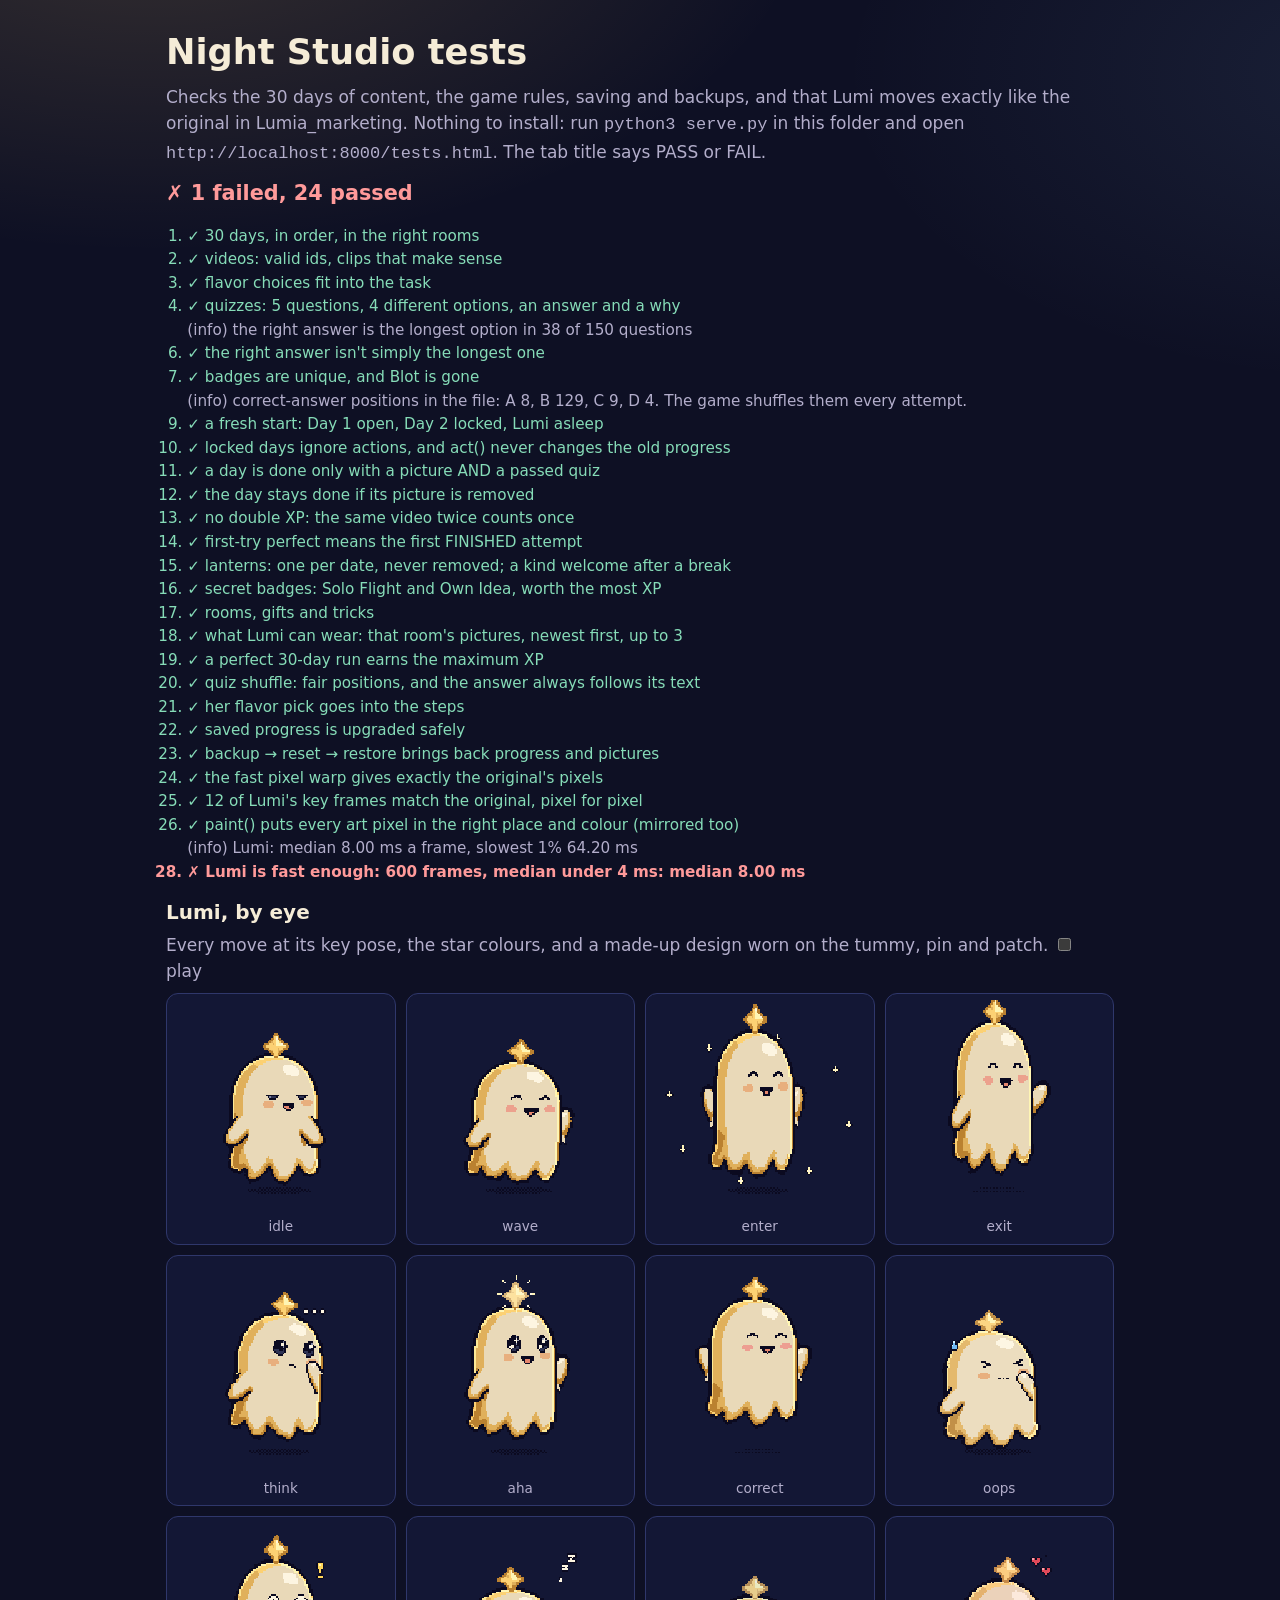
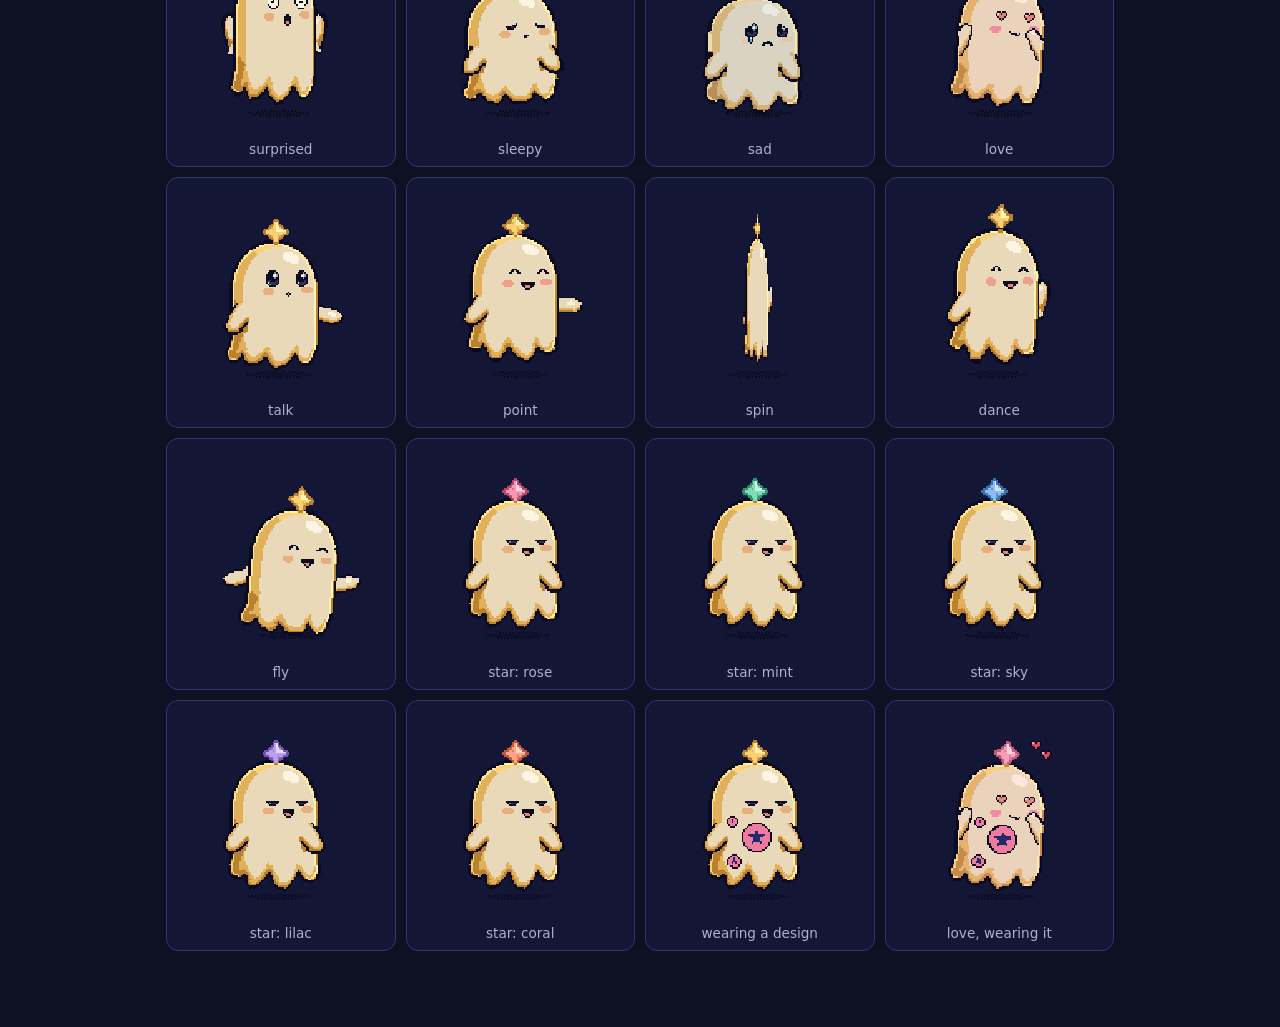
==== commit 4c6074fa: "Quiz: plausible wrong answers; Day 29: Claude's own intro video The research's right answers were th" ====
--- a/tests.html
+++ b/tests.html
@@ -108,6 +108,18 @@
         }
       }
     });
+    await test("the right answer isn't simply the longest one", () => {
+      let longest = 0, total = 0;
+      for (const d of DAYS) {
+        for (const q of d.quiz) {
+          total++;
+          const len = q.options.map((o) => o.length), right = len[q.answer];
+          if (len.every((l, i) => i === q.answer || l < right)) longest++;
+        }
+      }
+      line(`(info) the right answer is the longest option in ${longest} of ${total} questions`, "info");
+      ok(longest / total <= 0.4, `${longest} of ${total} (${Math.round((100 * longest) / total)}%): picking the longest answer would win too often`);
+    });
     await test("badges are unique, and Blot is gone", () => {
       const ids = DAYS.map((d) => d.badge.id);
       eq(new Set(ids).size, 30, "unique badge ids:");
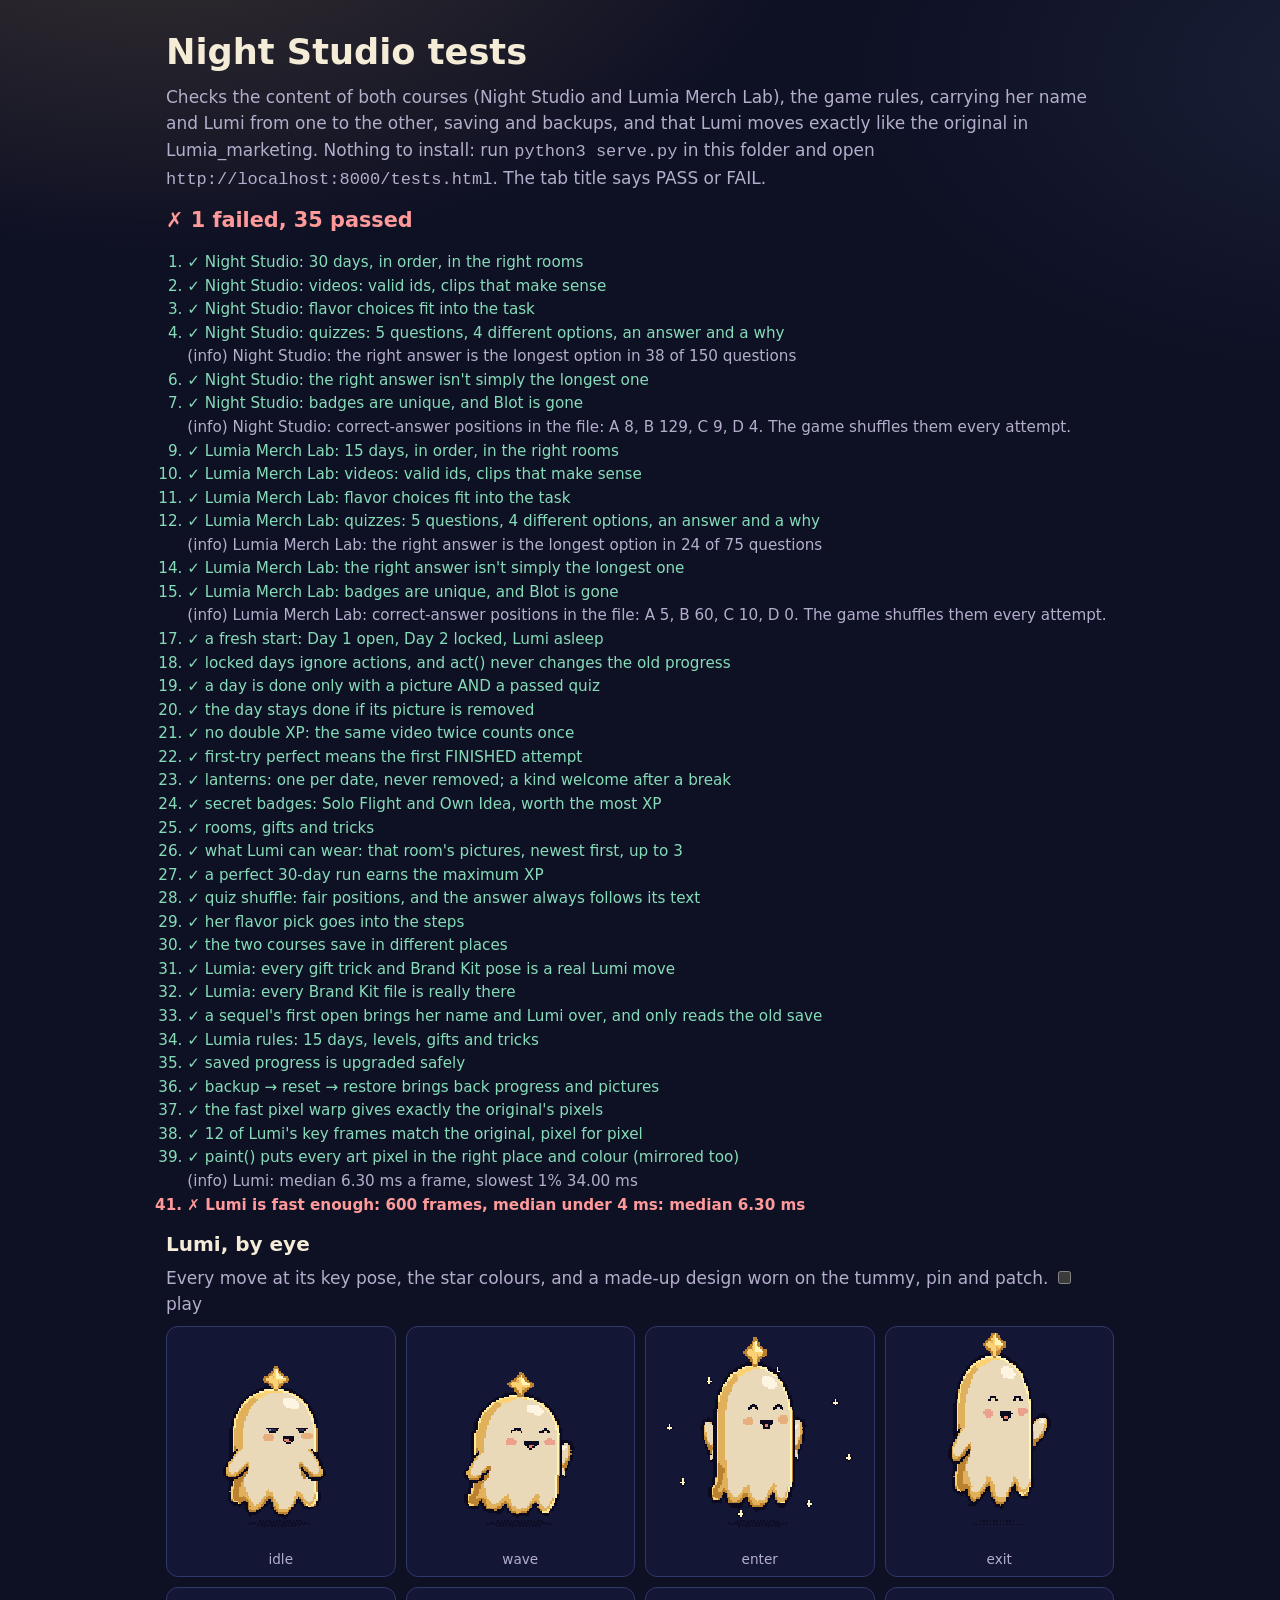
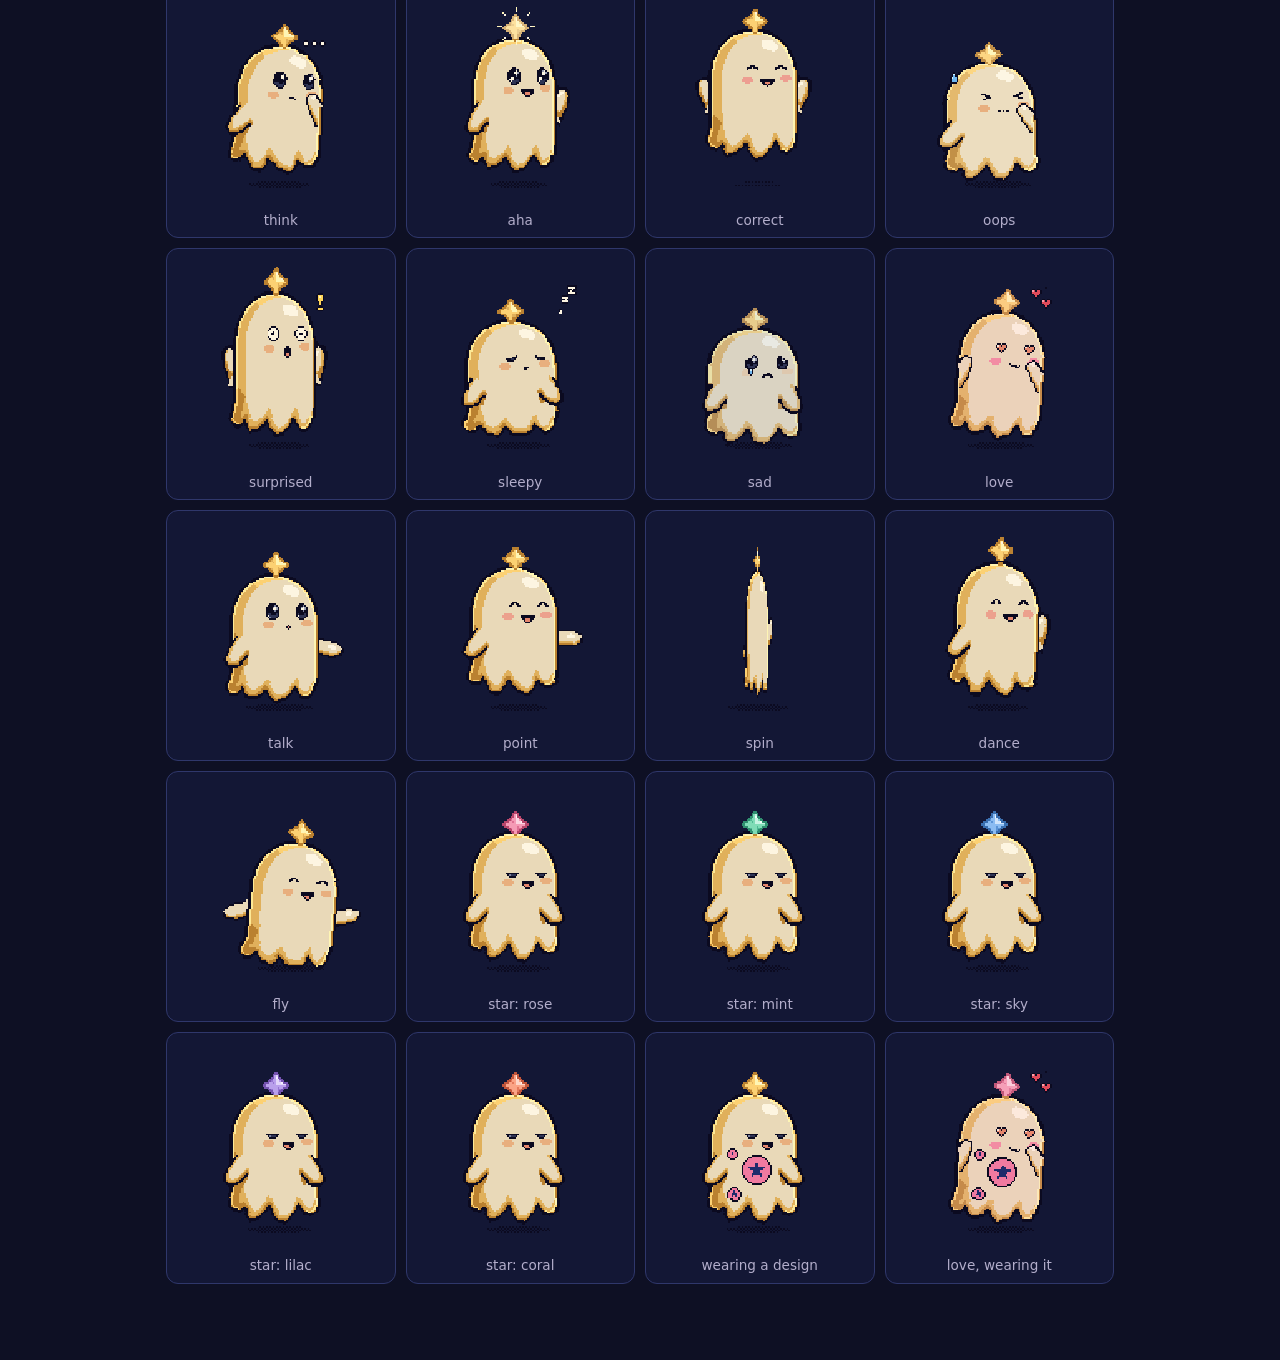
==== commit 5f8f9b43: "Lumia Merch Lab: a 15-evening sequel where Lumia is her first client - One engine, two course packs:" ====
--- a/tests.html
+++ b/tests.html
@@ -21,7 +21,7 @@
 <body>
 <main>
   <h1>Night Studio tests</h1>
-  <p class="muted">Checks the 30 days of content, the game rules, saving and backups, and that Lumi moves exactly like the
+  <p class="muted">Checks the content of both courses (Night Studio and Lumia Merch Lab), the game rules, carrying her name and Lumi from one to the other, saving and backups, and that Lumi moves exactly like the
     original in Lumia_marketing. Nothing to install: run <code>python3 serve.py</code> in this folder and open
     <code>http://localhost:8000/tests.html</code>. The tab title says PASS or FAIL.</p>
   <p id="summary">Running…</p>
@@ -60,23 +60,28 @@
   const eq = (a, b, msg = "") => { if (JSON.stringify(a) !== JSON.stringify(b)) throw new Error(`${msg} expected ${JSON.stringify(b)}, got ${JSON.stringify(a)}`); };
   const D = "2026-10-01", D2 = "2026-10-02", D5 = "2026-10-05";
 
-  // ---------- 1. content ----------
-  let DAYS = null;
-  try {
-    ({ DAYS } = await import("./js/content/days.js"));
-  } catch (e) {
-    await test("content file loads", () => { throw e; });
+  // ---------- 1. content (every course pack: Night Studio, then Lumia Merch Lab) ----------
+  const PACKS = [];
+  for (const path of ["./js/content/course.js", "./js/content/lumia/course.js"]) {
+    try {
+      PACKS.push((await import(path)).COURSE);
+    } catch (e) {
+      await test(`${path} loads`, () => { throw e; });
+    }
   }
-  if (DAYS) {
-    await test("30 days, in order, in the right rooms", () => {
-      eq(DAYS.length, 30, "days:");
+  for (const C of PACKS) {
+    const DAYS = C.DAYS, N = C.ROOMS.at(-1).last, name = C.title;
+    R.useCourse(C);
+    await test(`${name}: ${N} days, in order, in the right rooms`, () => {
+      eq(DAYS.length, N, "days:");
+      C.ROOMS.forEach((r, i) => eq(r.first, i ? C.ROOMS[i - 1].last + 1 : 1, `room ${r.n} starts right after the one before:`));
       DAYS.forEach((d, i) => {
         eq(d.day, i + 1, "day number:");
         eq(d.room, R.roomOf(d.day).n, `day ${d.day} room:`);
         ok(d.title && d.goal, `day ${d.day} needs a title and a goal`);
       });
     });
-    await test("videos: valid ids, clips that make sense", () => {
+    await test(`${name}: videos: valid ids, clips that make sense`, () => {
       for (const d of DAYS) {
         ok(d.videos.length >= 1 && d.videos.length <= 3, `day ${d.day}: 1–3 videos`);
         for (const v of d.videos) {
@@ -88,7 +93,7 @@
       const removed = ["P4vvf0KBhZM", "JQj_inE7yQU"]; // login-only and embedding-disabled (checked Sep 2026)
       ok(!DAYS.some((d) => d.videos.some((v) => removed.includes(v.id))), "a broken video is still listed");
     });
-    await test("flavor choices fit into the task", () => {
+    await test(`${name}: flavor choices fit into the task`, () => {
       for (const d of DAYS) {
         ok(d.flavor.prompt && d.flavor.options.length >= 2 && d.flavor.options.length <= 3, `day ${d.day}: 2–3 flavor options`);
         d.flavor.options.forEach((o) => ok(o.label && o.fill, `day ${d.day}: flavor option needs label and fill`));
@@ -97,7 +102,7 @@
         ok(d.task.deliverable && d.task.tool, `day ${d.day}: deliverable and tool`);
       }
     });
-    await test("quizzes: 5 questions, 4 different options, an answer and a why", () => {
+    await test(`${name}: quizzes: 5 questions, 4 different options, an answer and a why`, () => {
       for (const d of DAYS) {
         eq(d.quiz.length, 5, `day ${d.day} questions:`);
         for (const q of d.quiz) {
@@ -108,7 +113,7 @@
         }
       }
     });
-    await test("the right answer isn't simply the longest one", () => {
+    await test(`${name}: the right answer isn't simply the longest one`, () => {
       let longest = 0, total = 0;
       for (const d of DAYS) {
         for (const q of d.quiz) {
@@ -117,19 +122,20 @@
           if (len.every((l, i) => i === q.answer || l < right)) longest++;
         }
       }
-      line(`(info) the right answer is the longest option in ${longest} of ${total} questions`, "info");
+      line(`(info) ${name}: the right answer is the longest option in ${longest} of ${total} questions`, "info");
       ok(longest / total <= 0.4, `${longest} of ${total} (${Math.round((100 * longest) / total)}%): picking the longest answer would win too often`);
     });
-    await test("badges are unique, and Blot is gone", () => {
+    await test(`${name}: badges are unique, and Blot is gone`, () => {
       const ids = DAYS.map((d) => d.badge.id);
-      eq(new Set(ids).size, 30, "unique badge ids:");
+      eq(new Set(ids).size, N, "unique badge ids:");
       DAYS.forEach((d) => ok(d.badge.name && d.badge.icon, `day ${d.day}: badge name and icon`));
       ok(!/\bBlot\b/.test(JSON.stringify(DAYS)), "the research's old companion is still mentioned");
     });
     const spread = [0, 0, 0, 0];
     DAYS.forEach((d) => d.quiz.forEach((q) => spread[q.answer]++));
-    line(`(info) correct-answer positions in the file: A ${spread[0]}, B ${spread[1]}, C ${spread[2]}, D ${spread[3]}. The game shuffles them every attempt.`, "info");
+    line(`(info) ${name}: correct-answer positions in the file: A ${spread[0]}, B ${spread[1]}, C ${spread[2]}, D ${spread[3]}. The game shuffles them every attempt.`, "info");
   }
+  R.useCourse(PACKS[0]); // the rules tests below play Night Studio
 
   // ---------- 2. rules (on made-up days, so content edits never break these) ----------
   const FAKE = Array.from({ length: 30 }, (_, i) => ({
@@ -256,6 +262,60 @@
     eq(R.fillFlavor("Draw {flavor} with the Pen tool.", { fill: "a sleepy owl" }), "Draw a sleepy owl with the Pen tool.");
     eq(R.fillFlavor("Draw {flavor}.", undefined), "Draw your pick.");
   });
+
+  // ---------- 2b. two courses side by side ----------
+  const [NS, LUMIA] = PACKS;
+  if (LUMIA) {
+    await test("the two courses save in different places", () => {
+      ok(NS.id === "night-studio", "Night Studio's save name must never change");
+      ok(LUMIA.id !== NS.id, "Lumia would overwrite Night Studio's save");
+      ok(LUMIA.carryFrom === NS, "Lumia carries over from Night Studio");
+      ok(!new Set(NS.DAYS.map((d) => d.badge.id)).has(LUMIA.DAYS[0].badge.id), "badge ids should differ between courses");
+    });
+    await test("Lumia: every gift trick and Brand Kit pose is a real Lumi move", () => {
+      for (const r of LUMIA.ROOMS) if (r.gift.trick) ok(["aha", "love", "surprised", "spin", "fly", "dance"].includes(r.gift.trick), `level ${r.n}: Lumi can't play ${r.gift.trick}`);
+      for (const [move] of LUMIA.BRAND.poses) ok(MOVES[move], `no Lumi move called ${move}`);
+      for (const [hex] of LUMIA.BRAND.colours) ok(/^#[0-9a-f]{6}$/.test(hex), `bad colour ${hex}`);
+    });
+    await test("Lumia: every Brand Kit file is really there", async () => {
+      for (const l of LUMIA.BRAND.logos) ok((await fetch(l.file, { method: "HEAD" })).ok, `missing ${l.file}`);
+    });
+  }
+  await test("a sequel's first open brings her name and Lumi over, and only reads the old save", () => {
+    let old = finishAll(14, R.act(R.blank(), { type: "name", name: "Moth" }, D));
+    old = R.act(old, { type: "star", star: "rose" }, D);
+    old = R.act(old, { type: "wear", slot: "pin", item: { img: "k9", rows: ["6"] } }, D);
+    const before = JSON.stringify(old);
+    const P = R.carryOver(R.blank(), old, NS);
+    eq(JSON.stringify(old), before, "the old save was changed:");
+    eq([P.penName, P.lumi.star, P.lumi.wear.pin.img], ["Moth", "rose", "k9"]);
+    eq(P.carried, { from: "night-studio", tricks: ["spin"] });
+    eq(P.days, {}, "no days come along:");
+    ok(R.awake(P), "Lumi arrives awake");
+    eq(R.tricks(P), ["wave", "spin"]);
+    ok(R.carryOver(P, { ...old, penName: "Other" }, NS) === P, "only a fresh save is filled");
+    ok(R.carryOver(R.blank(), null, NS).penName === "", "no old save: nothing to bring");
+  });
+  if (LUMIA) {
+    await test("Lumia rules: 15 days, levels, gifts and tricks", () => {
+      R.useCourse(LUMIA);
+      try {
+        const fake = Array.from({ length: 15 }, (_, i) => ({ ...FAKE[i] }));
+        let P = R.carryOver(R.blank(), finishAll(30, R.act(R.blank(), { type: "name", name: "Moth" }, D)), NS);
+        eq(R.currentDay(P), 1);
+        for (let n = 1; n <= 3; n++) P = finish(P, n);
+        eq(R.pendingLevelUp(P), 1, "level 1 done:");
+        eq(R.tricks(P), ["wave", "spin", "fly", "dance", "aha"]);
+        for (let n = 4; n <= 15; n++) P = finish(P, n);
+        eq(R.currentDay(P), null, "all 15 done:");
+        eq(R.tricks(P), ["wave", "spin", "fly", "dance", "aha", "love", "surprised"]);
+        eq(R.wearChoices(P, null, 20).length, 15, "the last level's dress-up offers all 15 days:");
+        eq(R.badges(P, fake).length, 15);
+      } finally {
+        R.useCourse(NS);
+      }
+    });
+  }
 
   // ---------- 3. storage ----------
   await test("saved progress is upgraded safely", () => {
--- a/css/style.css
+++ b/css/style.css
@@ -344,3 +344,31 @@
 @media (prefers-reduced-motion: reduce) {
   *, *::before, *::after { animation: none !important; transition: none !important; scroll-behavior: auto !important; }
 }
+
+/* ---------- Lumia Merch Lab (lumia.html) ---------- */
+/* The lamp turns Lumia amber; everything else is Night Studio's. */
+body[data-course="lumia-merch-lab"] { --lamp: #f6df9f; --lamp-soft: rgba(246, 223, 159, 0.14); }
+.brand-logo { height: 34px; vertical-align: middle; margin: -6px 2px -6px 0; }
+.next-course { border-color: var(--lamp); }
+.next-course h2 a { text-decoration: none; }
+/* Brand Kit (#/brand-kit) */
+.rules { padding-left: 1.3em; }
+.rules li { margin: 8px 0; color: var(--soft); }
+.rules strong { color: var(--lamp); }
+.kit-grid { display: grid; grid-template-columns: repeat(auto-fill, minmax(150px, 1fr)); gap: 12px; margin-top: 12px; }
+.kit-tile {
+  display: grid; grid-template-rows: 110px auto auto; gap: 4px; padding: 10px; border-radius: 14px;
+  border: 1px solid var(--line); color: var(--text); text-decoration: none; font-size: 0.92rem; font-weight: 700;
+}
+.kit-tile.on-light { background: #f6f5ec; color: #0a0a08; }
+.kit-tile.on-dark { background: #17170f; }
+a.kit-tile:hover { border-color: var(--lamp); }
+.kit-tile img { width: 100%; height: 100%; object-fit: contain; }
+.kit-tile small { font-weight: 400; opacity: 0.75; }
+.kit-tile .sizes { display: flex; gap: 10px; opacity: 1; }
+.kit-tile .sizes a { color: var(--lamp); font-weight: 800; }
+img.pixel { image-rendering: pixelated; }
+.kit-colours { justify-content: flex-start; }
+.kit-colours .swatch { background: #2a2f5a; text-transform: none; }
+.kit-colours code { font-size: 0.8rem; color: var(--muted); }
+.fonts li { margin: 6px 0; }
